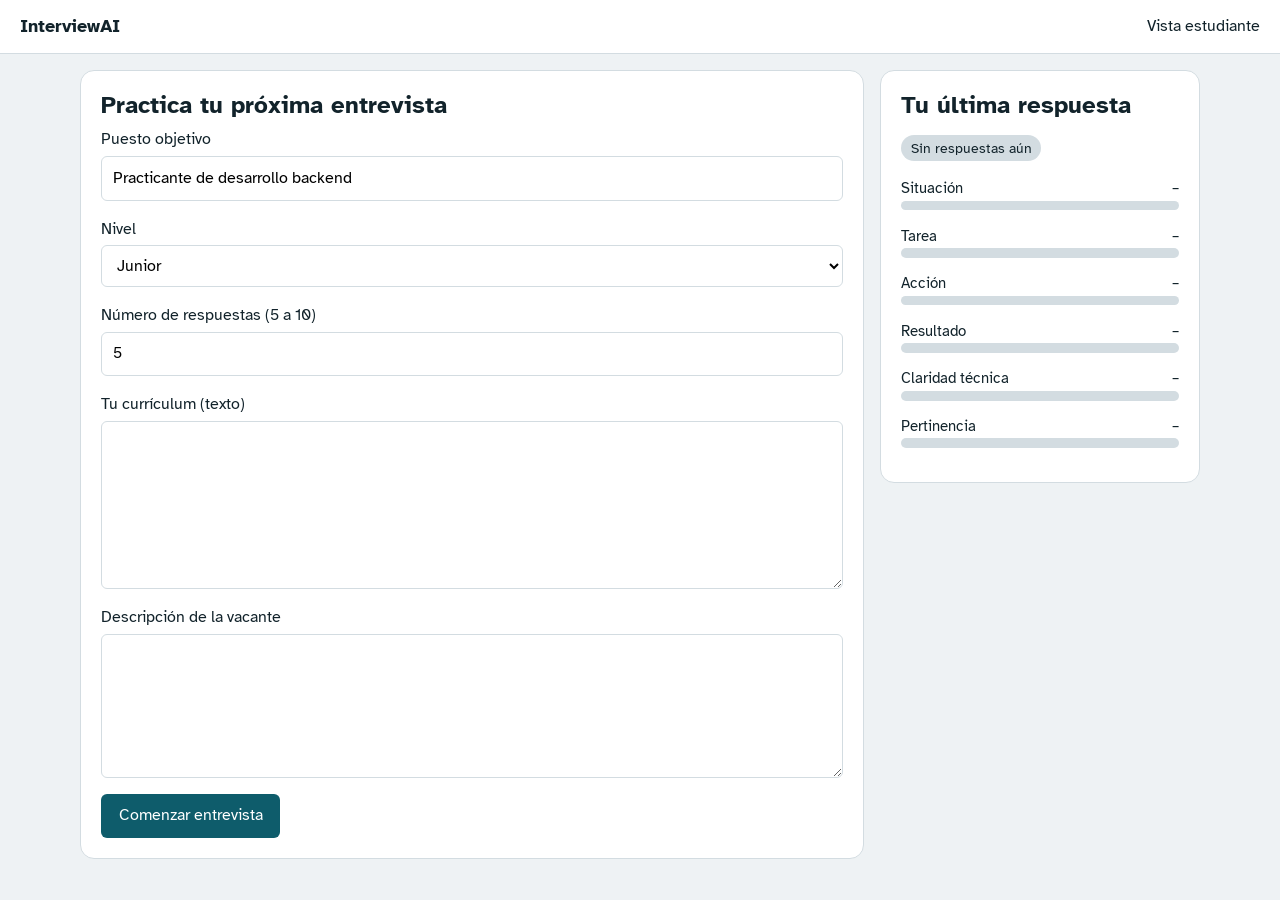
==== frontend/index.html @ f186ba73 "feat: esqueleto inicial de InterviewAI (núcleo, grafo LangGraph, API, frontend base, docs y roadmap)" ====
<!doctype html>
<html lang="es">
<head>
  <meta charset="utf-8"><meta name="viewport" content="width=device-width, initial-scale=1">
  <title>InterviewAI · Simulador de entrevistas</title>
  <link rel="preconnect" href="https://fonts.googleapis.com"><link href="https://fonts.googleapis.com/css2?family=Atkinson+Hyperlegible:wght@400;700&display=swap" rel="stylesheet">
  <link rel="stylesheet" href="css/tokens.css"><link rel="stylesheet" href="css/base.css">
  <link rel="stylesheet" href="css/chat.css"><link rel="stylesheet" href="css/metrics.css">
</head>
<body>
  <header class="topbar"><strong>InterviewAI</strong><span>Vista estudiante</span></header>
  <main class="layout">
    <section>
      <!-- RF-01: carga de CV y oferta -->
      <div class="card" id="setup-card">
        <h1>Practica tu próxima entrevista</h1>
        <form id="setup">
          <div class="field"><label for="target_role">Puesto objetivo</label><input id="target_role" name="target_role" required value="Practicante de desarrollo backend"></div>
          <div class="field"><label for="seniority">Nivel</label><select id="seniority" name="seniority"><option value="practicante">Practicante</option><option value="junior" selected>Junior</option><option value="semi-senior">Semi-senior</option></select></div>
          <div class="field"><label for="num_questions">Número de respuestas (5 a 10)</label><input id="num_questions" name="num_questions" type="number" min="5" max="10" value="5"></div>
          <div class="field"><label for="cv_text">Tu currículum (texto)</label><textarea id="cv_text" name="cv_text" rows="6" required minlength="20"></textarea></div>
          <div class="field"><label for="job_description">Descripción de la vacante</label><textarea id="job_description" name="job_description" rows="5" required minlength="20"></textarea></div>
          <p class="error" id="setup-error" role="alert"></p>
          <button class="btn" type="submit">Comenzar entrevista</button>
        </form>
      </div>
      <!-- RF-02: chat -->
      <div class="card chat hidden" id="chat-card">
        <div class="progress" id="progress"></div>
        <div class="log" id="log" aria-live="polite"></div>
        <form class="composer" id="composer">
          <label for="answer" class="progress">Tu respuesta (usa Situación, Tarea, Acción y Resultado)</label>
          <textarea id="answer"></textarea>
          <button class="btn" id="send" type="submit">Enviar respuesta</button>
        </form>
      </div>
    </section>
    <!-- RF-04: panel lateral de métricas STAR en vivo -->
    <aside class="card metrics" aria-label="Métricas de tu última respuesta">
      <h2>Tu última respuesta</h2>
      <p><span class="badge" id="status">Sin respuestas aún</span></p>
      <div id="dims"></div>
    </aside>
  </main>
  <script type="module" src="js/chat.js"></script>
</body>
</html>
---- frontend/css/tokens.css ----
/* Tokens de diseño (RNF-06). Colores semánticos por dimensión STAR: >=4 sólido, 3 en el límite, <3 requiere profundizar (RN-03). */
:root {
  --bg: #eef2f4; --surface: #ffffff; --ink: #12232b; --muted: #5b6b73; --line: #d3dce1;
  --brand: #0e5c6b; --brand-ink: #ffffff;
  --ok: #1f8a5b; --mid: #b27a06; --low: #c8473a;
  --r-lg: 14px; --r-sm: 6px; --gap: 1rem;
  --font: "Atkinson Hyperlegible", system-ui, -apple-system, "Segoe UI", sans-serif;
}
---- frontend/css/base.css ----
*,*::before,*::after { box-sizing: border-box; }
body { margin: 0; font: 1rem/1.55 var(--font); background: var(--bg); color: var(--ink); }
h1,h2,h3 { line-height: 1.2; margin: 0 0 .5rem; }
a { color: var(--brand); }
button, input, textarea, select { font: inherit; }
:focus-visible { outline: 3px solid var(--brand); outline-offset: 2px; }
.topbar { display:flex; justify-content:space-between; align-items:center; padding:.75rem 1.25rem; background:var(--surface); border-bottom:1px solid var(--line); }
.topbar strong { font-size:1.15rem; }
.btn { background:var(--brand); color:var(--brand-ink); border:0; border-radius:var(--r-sm); padding:.6rem 1.1rem; cursor:pointer; }
.btn[disabled] { opacity:.5; cursor:wait; }
.btn.ghost { background:transparent; color:var(--brand); border:1px solid var(--brand); }
.card { background:var(--surface); border:1px solid var(--line); border-radius:var(--r-lg); padding:1.25rem; }
.field { display:grid; gap:.25rem; margin-bottom:var(--gap); }
.field input, .field textarea, .field select { padding:.55rem .7rem; border:1px solid var(--line); border-radius:var(--r-sm); background:#fff; }
.hidden { display:none !important; }
.error { color:var(--low); }
@media (prefers-reduced-motion: reduce) { * { transition:none !important; } }
---- frontend/css/chat.css ----
/* Vista estudiante (RF-02, RF-04). Grid: chat | panel de métricas. Una columna en móvil (RNF-06). */
.layout { display:grid; grid-template-columns: minmax(0,1fr) 20rem; gap:var(--gap); max-width:72rem; margin:var(--gap) auto; padding:0 var(--gap); }
@media (max-width: 52rem) { .layout { grid-template-columns: 1fr; } .metrics { position:static; } }
.chat { display:flex; flex-direction:column; min-height:70vh; }
.log { flex:1; display:flex; flex-direction:column; gap:.75rem; margin-bottom:var(--gap); }
.msg { max-width:85%; padding:.7rem .9rem; border-radius:var(--r-lg); white-space:pre-wrap; }
.msg.bot { background:#e3edf0; align-self:flex-start; }
.msg.me { background:var(--brand); color:var(--brand-ink); align-self:flex-end; }
.msg.note { align-self:center; color:var(--muted); font-size:.9rem; background:none; }
.composer { display:grid; gap:.5rem; }
.composer textarea { min-height:6rem; resize:vertical; padding:.7rem; border:1px solid var(--line); border-radius:var(--r-sm); }
.progress { color:var(--muted); font-size:.9rem; margin-bottom:.5rem; }
---- frontend/css/metrics.css ----
/* Panel lateral de métricas STAR en vivo (RF-04): barra por dimensión, color según umbral. */
.metrics { position:sticky; top:var(--gap); align-self:start; }
.dim { margin-bottom:.9rem; }
.dim-head { display:flex; justify-content:space-between; font-size:.95rem; }
.bar { height:.6rem; background:var(--line); border-radius:99px; overflow:hidden; }
.bar > span { display:block; height:100%; width:0; background:var(--muted); transition:width .4s ease, background-color .4s ease; }
.bar.ok > span { background:var(--ok); } .bar.mid > span { background:var(--mid); } .bar.low > span { background:var(--low); }
.badge { display:inline-block; padding:.15rem .6rem; border-radius:99px; font-size:.85rem; background:var(--line); }
.badge.deepen { background:var(--low); color:#fff; }
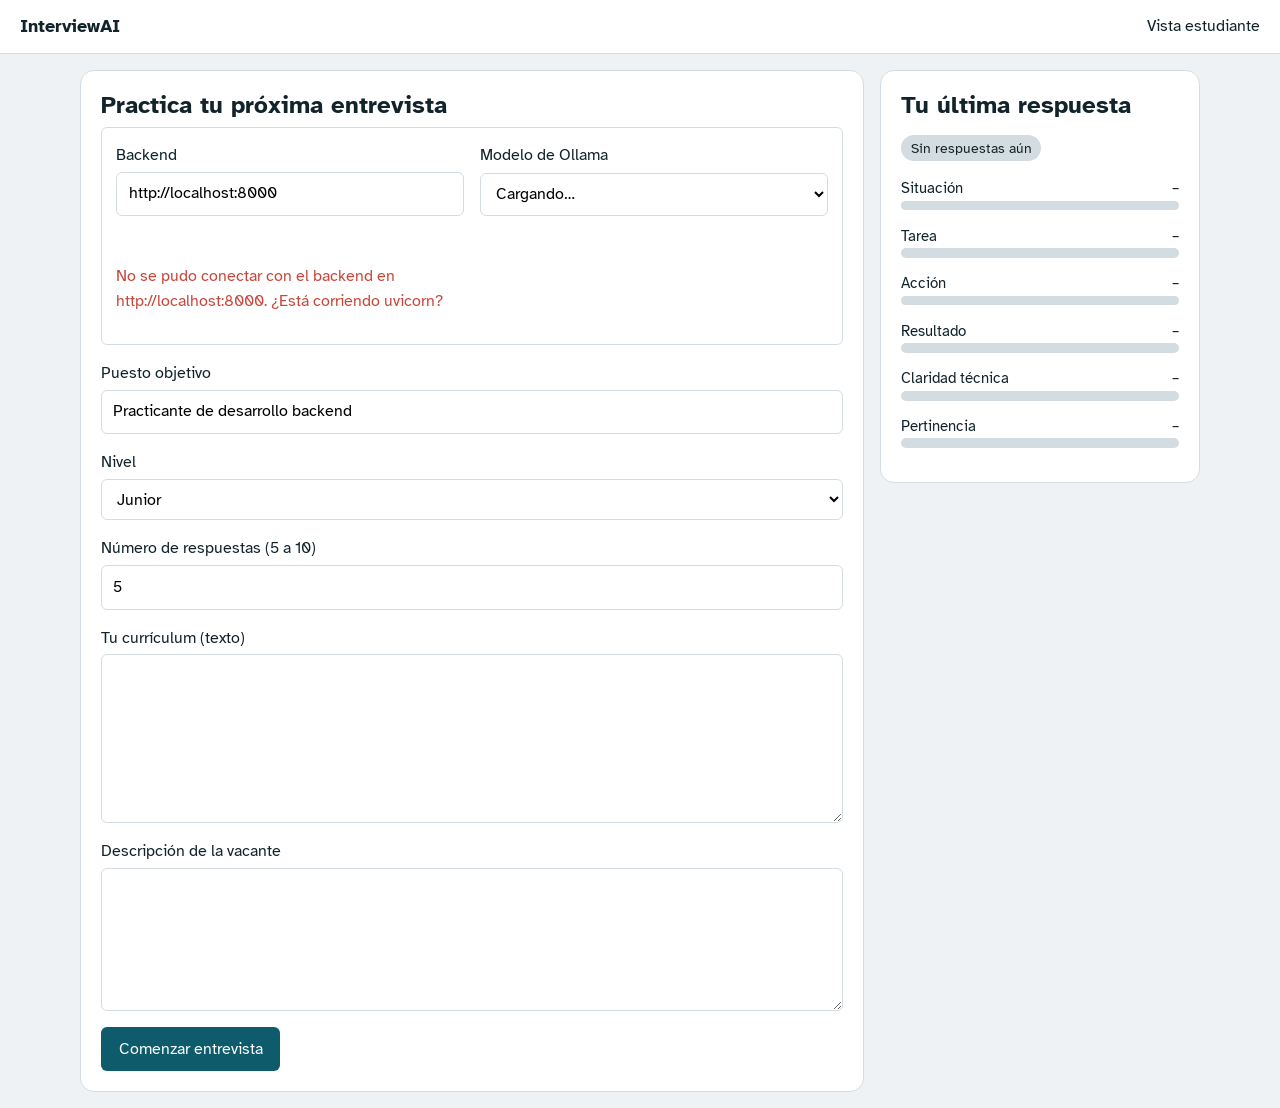
==== commit 250207df: "feat: soporte Ollama (LangGraph), selector de modelo en la UI, CORS y despliegue a GitHub Pages" ====
--- a/frontend/index.html
+++ b/frontend/index.html
@@ -14,6 +14,11 @@
       <!-- RF-01: carga de CV y oferta -->
       <div class="card" id="setup-card">
         <h1>Practica tu próxima entrevista</h1>
+        <div class="conn" id="conn">
+          <div class="field"><label for="api_url">Backend</label><input id="api_url" type="url"></div>
+          <div class="field"><label for="model">Modelo de Ollama</label><select id="model"><option value="">Cargando…</option></select></div>
+          <p id="conn-status" class="progress" role="status">Comprobando conexión…</p>
+        </div>
         <form id="setup">
           <div class="field"><label for="target_role">Puesto objetivo</label><input id="target_role" name="target_role" required value="Practicante de desarrollo backend"></div>
           <div class="field"><label for="seniority">Nivel</label><select id="seniority" name="seniority"><option value="practicante">Practicante</option><option value="junior" selected>Junior</option><option value="semi-senior">Semi-senior</option></select></div>
--- a/frontend/css/base.css
+++ b/frontend/css/base.css
@@ -15,3 +15,7 @@
 .hidden { display:none !important; }
 .error { color:var(--low); }
 @media (prefers-reduced-motion: reduce) { * { transition:none !important; } }
+
+.conn { display:grid; grid-template-columns:1fr 1fr; gap:var(--gap); padding:.9rem; margin-bottom:var(--gap); border:1px solid var(--line); border-radius:var(--r-sm); }
+.conn .progress { grid-column:1/-1; margin:0; }
+@media (max-width:40rem) { .conn { grid-template-columns:1fr; } }
